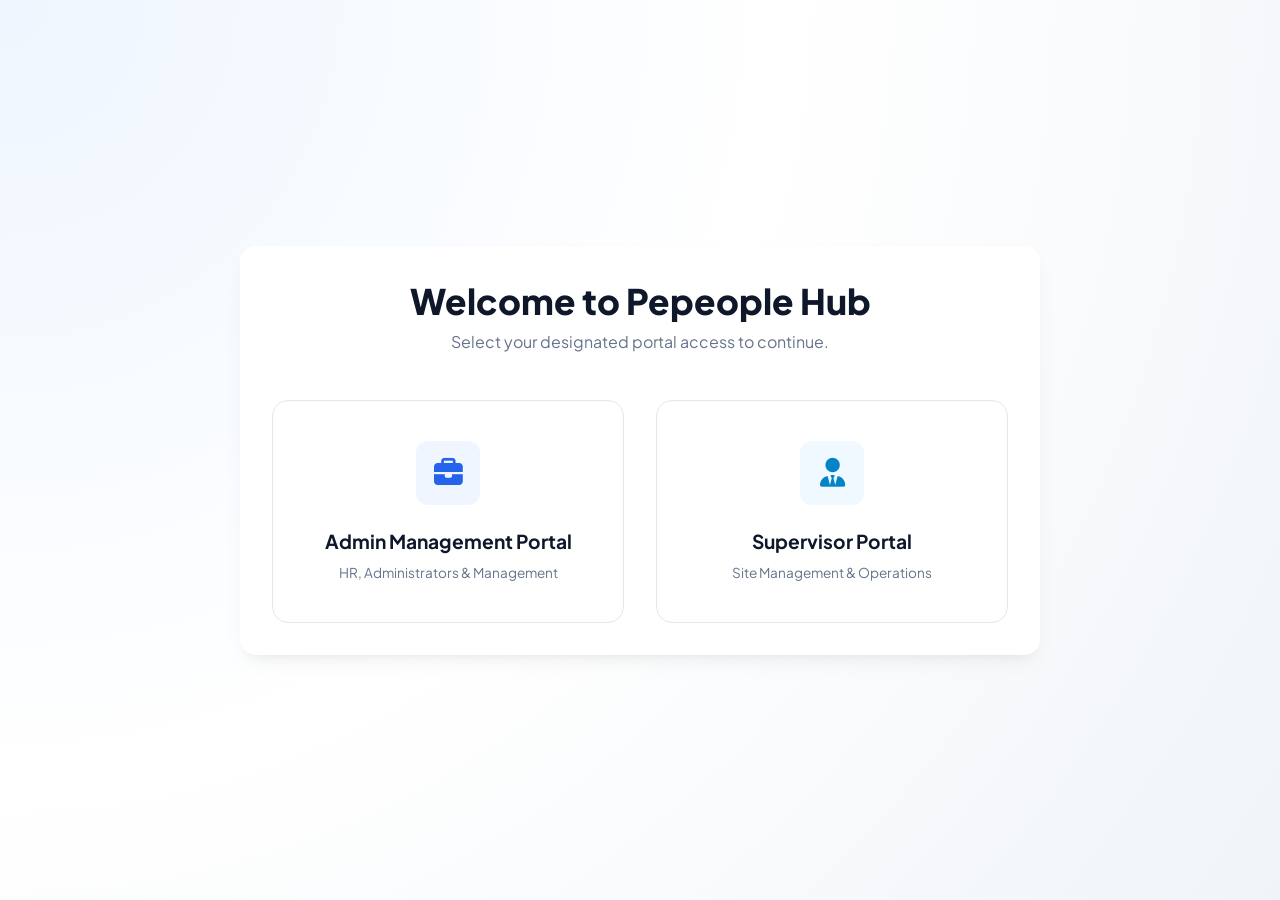
==== index.html @ ef3dbb62 "Initial commit" ====
<!DOCTYPE html>
<html lang="en">
<head>
    <meta charset="UTF-8">
    <meta name="viewport" content="width=device-width, initial-scale=1.0">
    <title>Pepeople Hub - Labour Management</title>
    <link rel="stylesheet" href="styles/main.css">
    <link rel="stylesheet" href="https://cdnjs.cloudflare.com/ajax/libs/font-awesome/6.4.0/css/all.min.css">
    <link href="https://fonts.googleapis.com/css2?family=Plus+Jakarta+Sans:wght@300;400;500;600;700;800&display=swap" rel="stylesheet">
</head>
<body class="light-theme">
    <div id="app">
        <!-- Welcome View --><div id="welcome-view" class="view active"><div class="welcome-container"><div class="welcome-card glass-card"><h1>Welcome to Pepeople Hub</h1><p>Select your designated portal access to continue.</p><div class="portal-options"><div class="portal-card" data-role="admin"><div class="portal-icon admin-icon"><i class="fas fa-briefcase"></i></div><h3>Admin Management Portal</h3><span>HR, Administrators & Management</span></div><div class="portal-card" data-role="supervisor"><div class="portal-icon employee-icon"><i class="fas fa-user-tie"></i></div><h3>Supervisor Portal</h3><span>Site Management & Operations</span></div></div></div></div></div>
        <!-- Auth View --><div id="auth-view" class="view"><div class="login-container glass-card"><div class="login-header"><div class="logo-circle"><i class="fas fa-cube"></i></div><h2 id="login-title">Admin Management Portal</h2><p>Enter your credentials to access the portal</p></div><form id="login-form"><div class="input-group"><label>Username</label><input type="text" id="username" placeholder="Enter your username" required></div><div class="input-group"><label>Password</label><input type="password" id="password" placeholder="••••••••" required></div><button type="submit" class="btn-primary">Sign In</button><button type="button" class="btn-ghost" id="back-to-welcome"><i class="fas fa-arrow-left"></i> Back</button><div id="login-error" class="error-msg"></div></form></div></div>
        <!-- Main View --><div id="main-view" class="view"><div class="sidebar-overlay" id="sidebar-overlay"></div><aside class="sidebar" id="sidebar"><div class="sidebar-header"><div class="logo-box"><i class="fas fa-cube"></i></div><span>Pepeople Hub</span></div><nav><ul><li class="active" data-view="dashboard"><i class="fas fa-th-large"></i> Dashboard</li><li data-view="sites"><i class="fas fa-city"></i> Site Management</li><li data-view="supervisors"><i class="fas fa-user-tie"></i> Supervisors</li><li data-view="insights"><i class="fas fa-chart-line"></i> Site Insights</li><li data-view="setup"><i class="fas fa-user-cog"></i> Labour Setup</li><li data-view="labour"><i class="fas fa-calendar-check"></i> Labour Attendance</li><li data-view="expenses"><i class="fas fa-wallet"></i> Expense Tracker</li><li data-view="reports"><i class="fas fa-file-invoice"></i> Reports & PDF</li></ul></nav><div class="sidebar-footer"><div class="user-info"><img src="https://ui-avatars.com/api/?name=Admin+User&background=6366f1&color=fff" class="avatar-img" id="user-avatar"><div class="details"><span id="user-name-display">Admin User</span><small id="user-role-display">HR Manager</small></div></div><button id="logout-btn" class="logout-link"><i class="fas fa-sign-out-alt"></i> Logout</button></div></aside><main class="content"><header class="top-bar"><div class="header-left"><button id="mobile-menu-toggle" class="mobile-toggle"><i class="fas fa-bars"></i></button><h2 id="view-title">Organization Overview</h2><p id="view-subtitle">Welcome back, Admin. Here's what's happening today.</p></div><div class="header-right"><div class="search-bar"><i class="fas fa-search"></i></div><div class="theme-toggle" id="theme-toggle"><i class="fas fa-moon"></i></div><div class="notifications"><i class="fas fa-bell"></i><span class="badge"></span></div></div></header><div id="content-area"></div></main></div>
        <!-- Modal for Detailed Insights -->
        <div id="insight-modal" class="modal-overlay">
            <div class="modal-content glass-card animate-in">
                <div class="modal-header">
                    <h3 id="modal-title">Details</h3>
                    <button class="close-modal" onclick="window._closeModal()"><i class="fas fa-times"></i></button>
                </div>
                <div id="modal-body" class="modal-body"></div>
            </div>
        </div>
    </div>
    <script src="https://cdn.jsdelivr.net/npm/chart.js"></script>
    <script src="https://cdnjs.cloudflare.com/ajax/libs/jspdf/2.5.1/jspdf.umd.min.js"></script>
    <script src="js/app.js"></script>
</body>
</html>
---- styles/main.css ----
:root {
    --primary: #2563eb;
    --primary-light: #eff6ff;
    --bg-main: #f0f4f8;
    --card-bg: #ffffff;
    --text-dark: #0f172a;
    --text-main: #334155;
    --text-muted: #64748b;
    --sidebar-w: 260px;
    --radius-lg: 24px;
    --radius-md: 16px;
    --shadow-soft: 0 10px 25px -5px rgba(0, 0, 0, 0.05), 0 8px 10px -6px rgba(0, 0, 0, 0.05);
    --shadow-hover: 0 20px 25px -5px rgba(0, 0, 0, 0.1), 0 10px 10px -5px rgba(0, 0, 0, 0.04);
}

body.dark-theme {
    --bg-main: #020617;
    --card-bg: #0f172a;
    --text-dark: #f8fafc;
    --text-main: #cbd5e1;
    --text-muted: #94a3b8;
    --primary-light: rgba(37, 99, 235, 0.1);
}

* {
    margin: 0;
    padding: 0;
    box-sizing: border-box;
    font-family: 'Plus Jakarta Sans', sans-serif;
}

body {
    background: var(--bg-main);
    color: var(--text-main);
    height: 100vh;
    overflow: hidden;
    transition: all 0.3s ease;
}

/* Welcome Screen */
.welcome-container {
    height: 100vh;
    width: 100%;
    display: flex;
    justify-content: center;
    align-items: center;
    background: radial-gradient(circle at top left, #eff6ff 0%, #ffffff 50%, #f0f4f8 100%);
}

.welcome-card {
    width: 90%;
    max-width: 800px;
    padding: 3rem;
    text-align: center;
    border-radius: var(--radius-lg);
}

.welcome-card h1 {
    font-size: 2.2rem;
    color: var(--text-dark);
    margin-bottom: 0.5rem;
    font-weight: 800;
}

.welcome-card p {
    color: var(--text-muted);
    margin-bottom: 3rem;
}

.portal-options {
    display: grid;
    grid-template-columns: 1fr 1fr;
    gap: 2rem;
}

.portal-card {
    background: white;
    padding: 2.5rem 1.5rem;
    border-radius: var(--radius-md);
    border: 1px solid #e2e8f0;
    cursor: pointer;
    transition: all 0.3s cubic-bezier(0.4, 0, 0.2, 1);
}

.portal-card:hover {
    transform: translateY(-8px);
    box-shadow: var(--shadow-hover);
    border-color: var(--primary);
}

.portal-icon {
    width: 64px;
    height: 64px;
    margin: 0 auto 1.5rem;
    display: flex;
    align-items: center;
    justify-content: center;
    border-radius: 12px;
    font-size: 1.8rem;
}

.admin-icon { color: #2563eb; background: #eff6ff; }
.employee-icon { color: #0284c7; background: #f0f9ff; }

.portal-card h3 {
    font-size: 1.2rem;
    color: var(--text-dark);
    margin-bottom: 0.5rem;
}

.portal-card span {
    font-size: 0.85rem;
    color: var(--text-muted);
}

/* Auth View & Login */
#auth-view.active {
    display: flex;
    justify-content: center;
    align-items: center;
    background: radial-gradient(circle at top right, #eff6ff 0%, #ffffff 50%, #f1f5f9 100%);
    padding: 2rem;
}

body.dark-theme #auth-view.active {
    background: radial-gradient(circle at top right, rgba(37, 99, 235, 0.1) 0%, #020617 100%);
}

.login-container {
    width: 100%;
    max-width: 480px;
    padding: 3.5rem;
    position: relative;
    z-index: 10;
}

.login-header {
    text-align: center;
    margin-bottom: 2.5rem;
}

.logo-circle {
    width: 64px;
    height: 64px;
    background: var(--primary-light);
    color: var(--primary);
    border-radius: 16px;
    display: flex;
    align-items: center;
    justify-content: center;
    font-size: 1.8rem;
    margin: 0 auto 1.5rem;
    box-shadow: 0 8px 16px -4px rgba(37, 99, 235, 0.2);
}

#login-title {
    font-size: 1.6rem;
    font-weight: 800;
    color: var(--text-dark);
    margin-bottom: 0.5rem;
}

.error-msg {
    color: #ef4444;
    font-size: 0.85rem;
    margin-top: 1rem;
    text-align: center;
    min-height: 1.2rem;
}

#login-form .btn-primary { width: 100%; margin-top: 1rem; padding: 1rem; font-size: 1rem; }
#login-form .btn-ghost { width: 100%; margin-top: 0.5rem; }

/* Media Queries for Login */
@media (max-width: 640px) {
    .login-container {
        padding: 2.5rem 1.5rem;
        max-width: 100%;
        margin: 0 1rem;
    }
}

/* UI Layout */
#app { height: 100%; display: block; }
.view { display: none; width: 100%; height: 100%; }
.view.active { display: flex; }

/* Sidebar */
.sidebar {
    width: var(--sidebar-w);
    background: white;
    border-right: 1px solid #e2e8f0;
    display: flex;
    flex-direction: column;
    padding: 2rem 1.5rem;
}

body.dark-theme .sidebar { background: #0f172a; border-color: #1e293b; }

.sidebar-header {
    display: flex;
    align-items: center;
    gap: 0.8rem;
    font-weight: 800;
    font-size: 1.2rem;
    color: var(--text-dark);
    margin-bottom: 3rem;
}

.logo-box {
    background: var(--primary);
    color: white;
    width: 32px;
    height: 32px;
    border-radius: 8px;
    display: flex;
    align-items: center;
    justify-content: center;
}

nav ul { list-style: none; }
nav li {
    padding: 0.8rem 1rem;
    margin-bottom: 0.5rem;
    border-radius: 12px;
    cursor: pointer;
    display: flex;
    align-items: center;
    gap: 1rem;
    color: var(--text-muted);
    font-weight: 500;
    transition: all 0.2s;
}

nav li:hover { background: #f8fafc; color: var(--primary); }
nav li.active { background: var(--primary-light); color: var(--primary); }

.sidebar-footer { margin-top: auto; padding-top: 2rem; border-top: 1px solid #f1f5f9; }
.user-info { display: flex; align-items: center; gap: 0.8rem; margin-bottom: 1.5rem; }
.avatar-img { width: 40px; height: 40px; border-radius: 50%; }
.details span { display: block; font-weight: 700; font-size: 0.9rem; color: var(--text-dark); }
.details small { font-size: 0.75rem; color: var(--text-muted); }

.logout-link {
    width: 100%;
    text-align: left;
    border: none;
    background: none;
    color: #ef4444;
    font-weight: 600;
    cursor: pointer;
    display: flex;
    align-items: center;
    gap: 0.8rem;
    transition: opacity 0.2s;
}

/* Main Content */
.content { flex-grow: 1; overflow-y: auto; padding: 2.5rem; display: flex; flex-direction: column; }

.top-bar { display: flex; justify-content: space-between; align-items: center; margin-bottom: 3rem; }
.header-left h2 { font-size: 1.8rem; font-weight: 800; color: var(--text-dark); margin-bottom: 0.3rem; }
.header-left p { color: var(--text-muted); font-size: 0.9rem; }

.header-right { display: flex; align-items: center; gap: 1rem; }
.header-right > div {
    width: 40px;
    height: 40px;
    border-radius: 10px;
    background: white;
    display: flex;
    align-items: center;
    justify-content: center;
    border: 1px solid #e2e8f0;
    cursor: pointer;
    color: var(--text-main);
    position: relative;
}

.badge { position: absolute; top: -5px; right: -5px; width: 10px; height: 10px; background: #ef4444; border-radius: 50%; border: 2px solid white; }

/* Dashboard Elements */
.stats-row { display: grid; grid-template-columns: repeat(auto-fit, minmax(240px, 1fr)); gap: 1.5rem; margin-bottom: 2rem; }
.stat-card {
    background: white;
    padding: 1.5rem;
    border-radius: var(--radius-md);
    box-shadow: var(--shadow-soft);
    display: flex;
    justify-content: space-between;
    align-items: flex-start;
}

.stat-val h3 { font-size: 1.8rem; font-weight: 800; color: var(--text-dark); margin: 0.5rem 0; }
.stat-val span { font-size: 0.85rem; color: var(--text-muted); }
.trend { font-size: 0.75rem; font-weight: 700; padding: 4px 8px; border-radius: 6px; }
.trend.up { background: #dcfce7; color: #166534; }

.stat-icon-circle { width: 44px; height: 44px; border-radius: 12px; display: flex; align-items: center; justify-content: center; font-size: 1.2rem; }

/* Cards & Tables */
.glass-card { background: white; border-radius: var(--radius-md); box-shadow: var(--shadow-soft); padding: 2rem; }

.table-header { display: flex; justify-content: space-between; align-items: center; margin-bottom: 1.5rem; }
.table-header h4 { font-size: 1.1rem; font-weight: 800; color: var(--text-dark); }

table { width: 100%; border-collapse: collapse; }
th { text-align: left; padding: 1rem; font-size: 0.75rem; text-transform: uppercase; color: var(--text-muted); letter-spacing: 0.05em; border-bottom: 1px solid #f1f5f9; }
td { padding: 1.2rem 1rem; border-bottom: 1px solid #f1f5f9; font-size: 0.9rem; vertical-align: middle; }

.user-cell { display: flex; align-items: center; gap: 1rem; }
.user-cell img { width: 32px; height: 32px; border-radius: 50%; }

.status-chip { padding: 4px 12px; border-radius: 20px; font-size: 0.75rem; font-weight: 700; }
.status-active { background: #dcfce7; color: #166534; }
.status-onboarding { background: #fef9c3; color: #854d0e; }
.status-completed { background: #f1f5f9; color: #475569; }

/* Insights Components */
.insights-header { display: flex; justify-content: space-between; align-items: center; margin-bottom: 2rem; background: white; padding: 1.5rem; border-radius: var(--radius-md); border: 1px solid #e2e8f0; }
.site-select-box { display: flex; align-items: center; gap: 1rem; }
.site-select-box select { padding: 0.6rem 1rem; border-radius: 8px; border: 1px solid #e2e8f0; font-weight: 600; color: var(--text-dark); cursor: pointer; }

.insight-card-grid { display: grid; grid-template-columns: repeat(3, 1fr); gap: 1.5rem; margin-bottom: 2rem; }
.chart-container { background: white; padding: 1.5rem; border-radius: var(--radius-md); border: 1px solid #e2e8f0; margin-bottom: 2rem; height: 350px; }

/* Dark Theme Overrides */
body.dark-theme #auth-view.active,
body.dark-theme .glass-card, 
body.dark-theme .stat-card,
body.dark-theme .portal-card,
body.dark-theme .insights-header,
body.dark-theme .chart-container,
body.dark-theme .header-right > div { 
    background: #0f172a; 
    border-color: #1e293b; 
}

body.dark-theme th, body.dark-theme td { border-color: #1e293b; }
body.dark-theme input, body.dark-theme select, body.dark-theme textarea {
    background: #1e293b;
    border-color: #334155;
    color: var(--text-dark);
}
body.dark-theme .status-completed { background: #1e293b; color: var(--text-muted); }

/* Animations */
@keyframes fadeInUp {
    from { opacity: 0; transform: translateY(20px); }
    to { opacity: 1; transform: translateY(0); }
}

.animate-in { animation: fadeInUp 0.5s ease-out forwards; }

/* Forms */
.btn-primary {
    background: var(--primary);
    color: white;
    padding: 0.8rem 1.5rem;
    border-radius: 12px;
    border: none;
    font-weight: 700;
    cursor: pointer;
    transition: all 0.2s;
}

.btn-primary:hover { opacity: 0.9; transform: translateY(-1px); }

.btn-ghost {
    background: transparent;
    color: var(--text-muted);
    padding: 0.8rem;
    border: none;
    cursor: pointer;
}

.input-group { margin-bottom: 1.2rem; }
.input-group label { display: block; margin-bottom: 0.5rem; font-size: 0.85rem; font-weight: 600; color: var(--text-muted); }
.input-group input, .input-group select, .input-group textarea {
    width: 100%;
    padding: 0.8rem 1rem;
    border-radius: 10px;
    border: 1px solid #e2e8f0;
    background: #f8fafc;
    color: var(--text-dark);
}

/* Modal System */
.modal-overlay { display: none; position: fixed; top: 0; left: 0; width: 100%; height: 100%; background: rgba(0, 0, 0, 0.4); backdrop-filter: blur(8px); z-index: 2000; justify-content: center; align-items: center; }
.modal-overlay.active { display: flex; }
.modal-content { width: 90%; max-width: 800px; max-height: 85vh; padding: 0; overflow: hidden; display: flex; flex-direction: column; }
.modal-header { padding: 1.5rem 2rem; border-bottom: 1px solid #f1f5f9; display: flex; justify-content: space-between; align-items: center; }
.modal-header h3 { font-size: 1.3rem; font-weight: 800; color: var(--text-dark); }
.close-modal { background: none; border: none; font-size: 1.2rem; color: var(--text-muted); cursor: pointer; }
.modal-body { padding: 2rem; overflow-y: auto; flex-grow: 1; }

/* Position Tags */
.pos-tag { padding: 2px 8px; border-radius: 6px; font-size: 0.7rem; font-weight: 700; text-transform: uppercase; }
.tag-hs, .tag-materials { background: #eff6ff; color: #2563eb; }
.tag-s, .tag-fuel { background: #f0fdf4; color: #166534; }
.tag-us, .tag-tools { background: #fff7ed; color: #c2410c; }

body.dark-theme .modal-header { border-color: #1e293b; }
body.dark-theme .tag-hs, body.dark-theme .tag-materials { background: rgba(37, 99, 235, 0.1); }
body.dark-theme .tag-s, body.dark-theme .tag-fuel { background: rgba(34, 197, 94, 0.1); }
body.dark-theme .tag-us, body.dark-theme .tag-tools { background: rgba(249, 115, 22, 0.1); }

/* Multi-Media Site Layout */
.media-gallery { width: 100%; border-radius: 8px; overflow: hidden; margin-bottom: 1rem; position: relative; }
.featured-media { width: 100%; height: 160px; object-fit: cover; display: block; background: #e2e8f0; }
.media-thumbs { display: flex; gap: 0.5rem; overflow-x: auto; padding: 0.5rem 0; scrollbar-width: none; }
.media-thumbs::-webkit-scrollbar { display: none; }
.thumb-item { width: 48px; height: 48px; border-radius: 6px; object-fit: cover; cursor: pointer; border: 2px solid transparent; opacity: 0.7; transition: 0.2s; flex-shrink: 0; }
.thumb-item:hover, .thumb-item.active { opacity: 1; border-color: var(--primary); }
.video-badge { position: absolute; top: 50%; left: 50%; transform: translate(-50%, -50%); color: white; font-size: 2rem; opacity: 0.8; pointer-events: none; }
.video-preview-badge { position: absolute; bottom: 8px; right: 8px; background: rgba(0,0,0,0.6); color: white; padding: 2px 6px; border-radius: 4px; font-size: 0.7rem; }

/* Add Site Preview */
.media-previews { display: grid; grid-template-columns: repeat(auto-fill, minmax(80px, 1fr)); gap: 0.8rem; margin-top: 1rem; }
.preview-item { position: relative; width: 80px; height: 80px; border-radius: 8px; overflow: hidden; border: 1px solid #e2e8f0; }
.preview-item img, .preview-item video { width: 100%; height: 100%; object-fit: cover; }
.remove-media { position: absolute; top: 4px; right: 4px; width: 20px; height: 20px; border-radius: 50%; background: rgba(239, 68, 68, 0.9); border: none; color: white; font-size: 0.7rem; cursor: pointer; display: flex; align-items: center; justify-content: center; }

/* Mobile Toggle */
.mobile-toggle {
    display: none;
    background: none;
    border: none;
    font-size: 1.5rem;
    color: var(--text-dark);
    margin-right: 1rem;
    cursor: pointer;
}

.sidebar-overlay {
    display: none;
    position: fixed;
    top: 0;
    left: 0;
    width: 100%;
    height: 100%;
    background: rgba(0, 0, 0, 0.5);
    z-index: 998;
    backdrop-filter: blur(4px);
}

/* Media Queries */
@media (max-width: 1024px) {
    .stats-row { grid-template-columns: repeat(2, 1fr); }
    .sidebar { width: 240px; }
}

@media (max-width: 768px) {
    body { overflow-y: auto; height: auto; }
    #app { flex-direction: column; }
    
    .mobile-toggle { display: block; }
    
    .sidebar {
        position: fixed;
        left: -280px;
        top: 0;
        bottom: 0;
        z-index: 999;
        transition: left 0.3s ease;
        box-shadow: 10px 0 30px rgba(0,0,0,0.1);
    }
    
    .sidebar.active { left: 0; }
    .sidebar-overlay.active { display: block; }
    
    .content { padding: 1.5rem; width: 100%; }
    .top-bar { margin-bottom: 2rem; flex-wrap: wrap; gap: 1rem; }
    
    .stats-row { grid-template-columns: 1fr; }
    
    .welcome-card { padding: 2rem 1.5rem; }
    .portal-options { grid-template-columns: 1fr; gap: 1rem; }
    
    .header-left h2 { font-size: 1.5rem; }
    
    .glass-card { padding: 1.5rem; }
    
    /* Table Responsive Wrapper */
    .glass-card { overflow-x: auto; }
    table { min-width: 600px; }
    
    /* Site Management Grid */
    #content-area > div[style*="grid-template-columns: 1fr 2fr"] {
        grid-template-columns: 1fr !important;
        gap: 1.5rem !important;
    }
}

@media (max-width: 480px) {
    .header-right { width: 100%; justify-content: flex-end; }
    .top-bar { flex-direction: column; align-items: flex-start; }
    .header-right { margin-top: 1rem; }
}
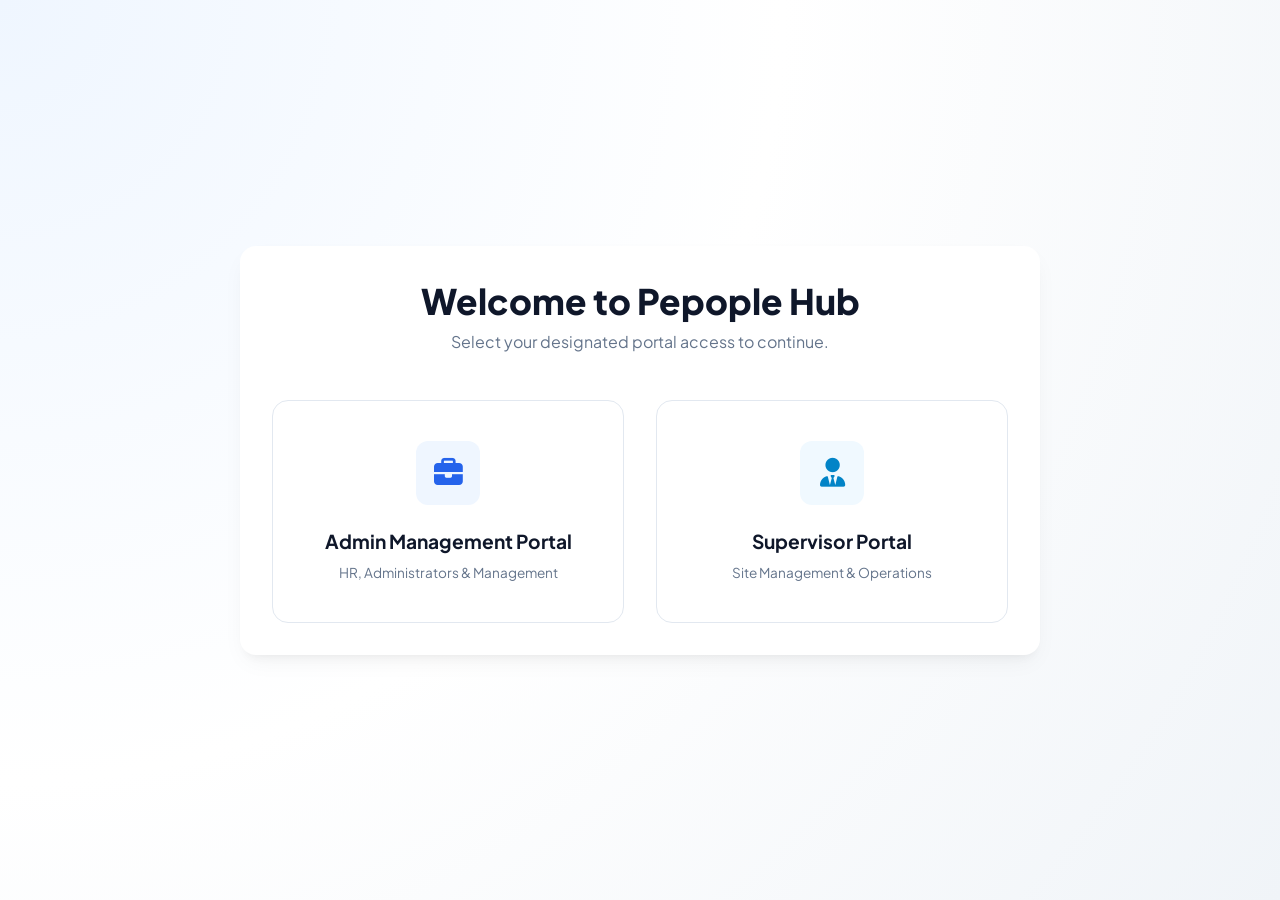
==== commit 3fc6041f: "Update index.html Name changed" ====
--- a/index.html
+++ b/index.html
@@ -3,14 +3,14 @@
 <head>
     <meta charset="UTF-8">
     <meta name="viewport" content="width=device-width, initial-scale=1.0">
-    <title>Pepeople Hub - Labour Management</title>
+    <title>Pepople Hub - Labour Management</title>
     <link rel="stylesheet" href="styles/main.css">
     <link rel="stylesheet" href="https://cdnjs.cloudflare.com/ajax/libs/font-awesome/6.4.0/css/all.min.css">
     <link href="https://fonts.googleapis.com/css2?family=Plus+Jakarta+Sans:wght@300;400;500;600;700;800&display=swap" rel="stylesheet">
 </head>
 <body class="light-theme">
     <div id="app">
-        <!-- Welcome View --><div id="welcome-view" class="view active"><div class="welcome-container"><div class="welcome-card glass-card"><h1>Welcome to Pepeople Hub</h1><p>Select your designated portal access to continue.</p><div class="portal-options"><div class="portal-card" data-role="admin"><div class="portal-icon admin-icon"><i class="fas fa-briefcase"></i></div><h3>Admin Management Portal</h3><span>HR, Administrators & Management</span></div><div class="portal-card" data-role="supervisor"><div class="portal-icon employee-icon"><i class="fas fa-user-tie"></i></div><h3>Supervisor Portal</h3><span>Site Management & Operations</span></div></div></div></div></div>
+        <!-- Welcome View --><div id="welcome-view" class="view active"><div class="welcome-container"><div class="welcome-card glass-card"><h1>Welcome to Pepople Hub</h1><p>Select your designated portal access to continue.</p><div class="portal-options"><div class="portal-card" data-role="admin"><div class="portal-icon admin-icon"><i class="fas fa-briefcase"></i></div><h3>Admin Management Portal</h3><span>HR, Administrators & Management</span></div><div class="portal-card" data-role="supervisor"><div class="portal-icon employee-icon"><i class="fas fa-user-tie"></i></div><h3>Supervisor Portal</h3><span>Site Management & Operations</span></div></div></div></div></div>
         <!-- Auth View --><div id="auth-view" class="view"><div class="login-container glass-card"><div class="login-header"><div class="logo-circle"><i class="fas fa-cube"></i></div><h2 id="login-title">Admin Management Portal</h2><p>Enter your credentials to access the portal</p></div><form id="login-form"><div class="input-group"><label>Username</label><input type="text" id="username" placeholder="Enter your username" required></div><div class="input-group"><label>Password</label><input type="password" id="password" placeholder="••••••••" required></div><button type="submit" class="btn-primary">Sign In</button><button type="button" class="btn-ghost" id="back-to-welcome"><i class="fas fa-arrow-left"></i> Back</button><div id="login-error" class="error-msg"></div></form></div></div>
         <!-- Main View --><div id="main-view" class="view"><div class="sidebar-overlay" id="sidebar-overlay"></div><aside class="sidebar" id="sidebar"><div class="sidebar-header"><div class="logo-box"><i class="fas fa-cube"></i></div><span>Pepeople Hub</span></div><nav><ul><li class="active" data-view="dashboard"><i class="fas fa-th-large"></i> Dashboard</li><li data-view="sites"><i class="fas fa-city"></i> Site Management</li><li data-view="supervisors"><i class="fas fa-user-tie"></i> Supervisors</li><li data-view="insights"><i class="fas fa-chart-line"></i> Site Insights</li><li data-view="setup"><i class="fas fa-user-cog"></i> Labour Setup</li><li data-view="labour"><i class="fas fa-calendar-check"></i> Labour Attendance</li><li data-view="expenses"><i class="fas fa-wallet"></i> Expense Tracker</li><li data-view="reports"><i class="fas fa-file-invoice"></i> Reports & PDF</li></ul></nav><div class="sidebar-footer"><div class="user-info"><img src="https://ui-avatars.com/api/?name=Admin+User&background=6366f1&color=fff" class="avatar-img" id="user-avatar"><div class="details"><span id="user-name-display">Admin User</span><small id="user-role-display">HR Manager</small></div></div><button id="logout-btn" class="logout-link"><i class="fas fa-sign-out-alt"></i> Logout</button></div></aside><main class="content"><header class="top-bar"><div class="header-left"><button id="mobile-menu-toggle" class="mobile-toggle"><i class="fas fa-bars"></i></button><h2 id="view-title">Organization Overview</h2><p id="view-subtitle">Welcome back, Admin. Here's what's happening today.</p></div><div class="header-right"><div class="search-bar"><i class="fas fa-search"></i></div><div class="theme-toggle" id="theme-toggle"><i class="fas fa-moon"></i></div><div class="notifications"><i class="fas fa-bell"></i><span class="badge"></span></div></div></header><div id="content-area"></div></main></div>
         <!-- Modal for Detailed Insights -->
